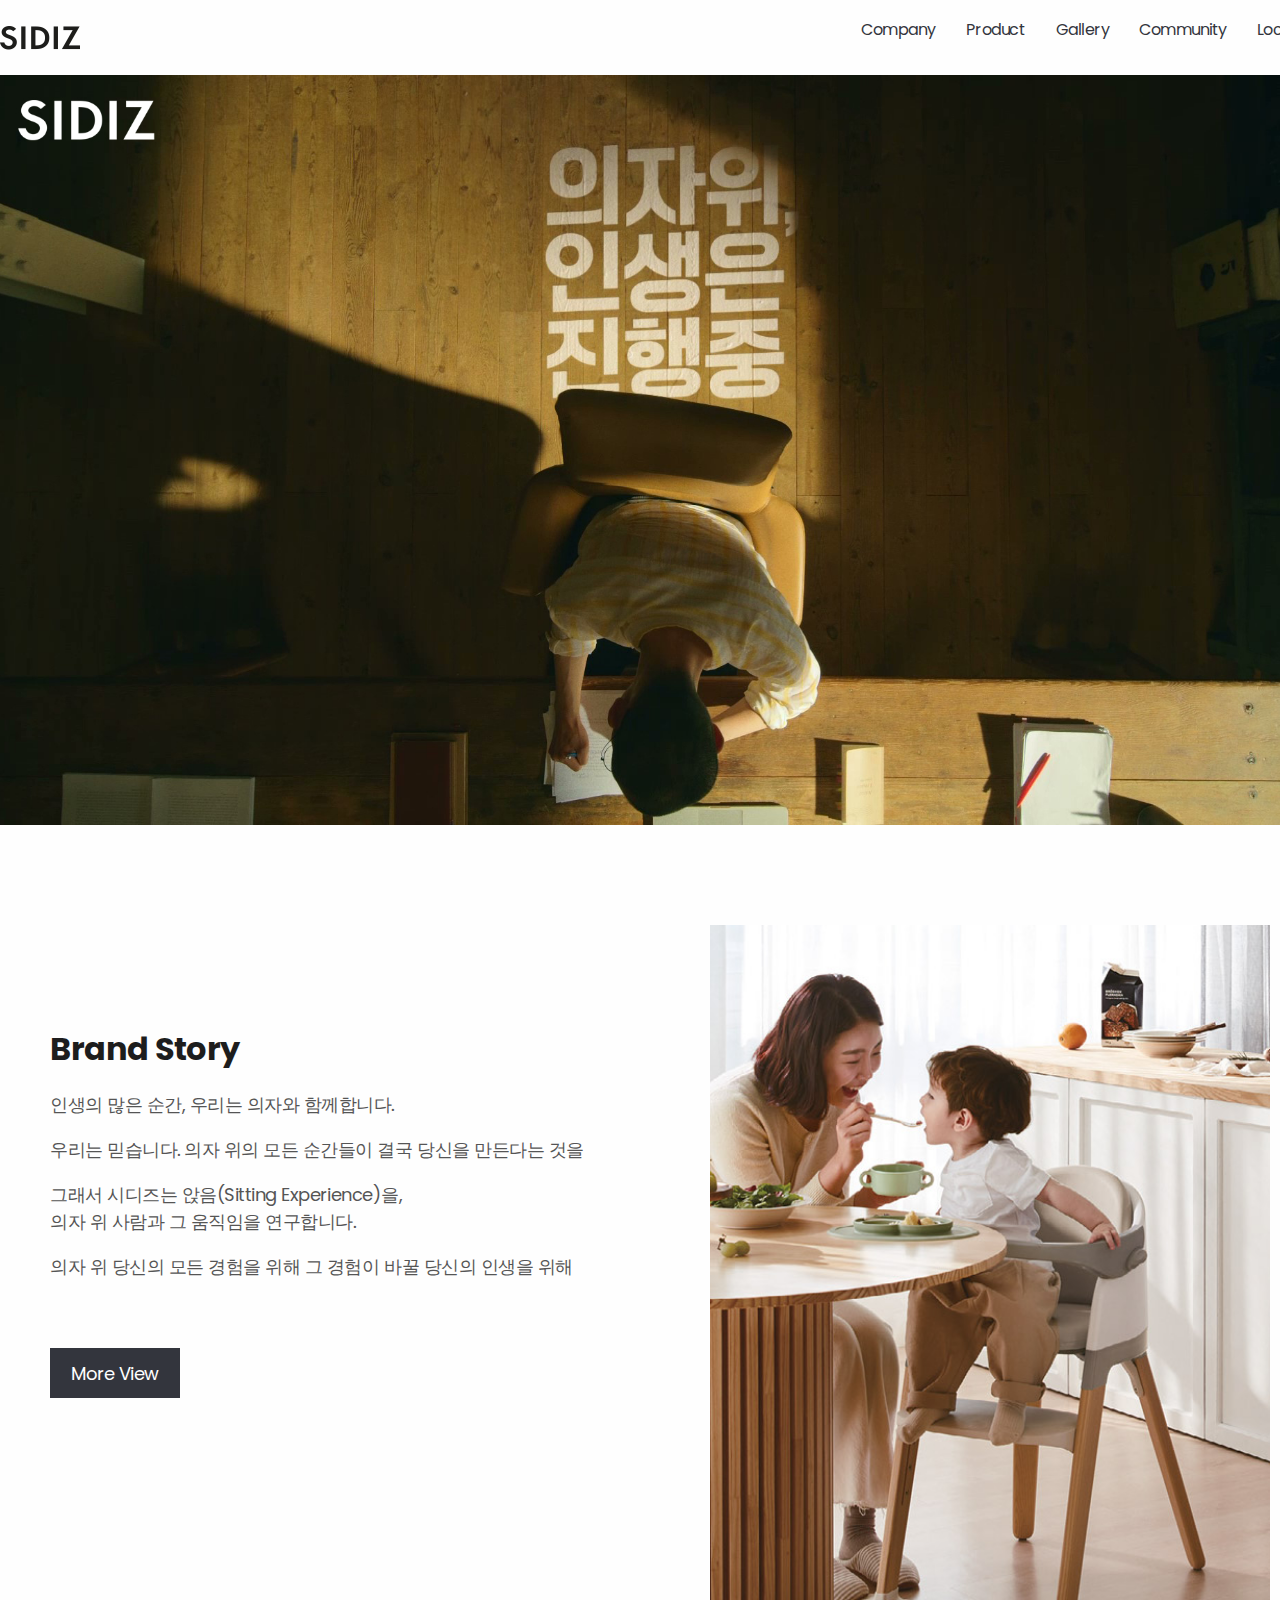
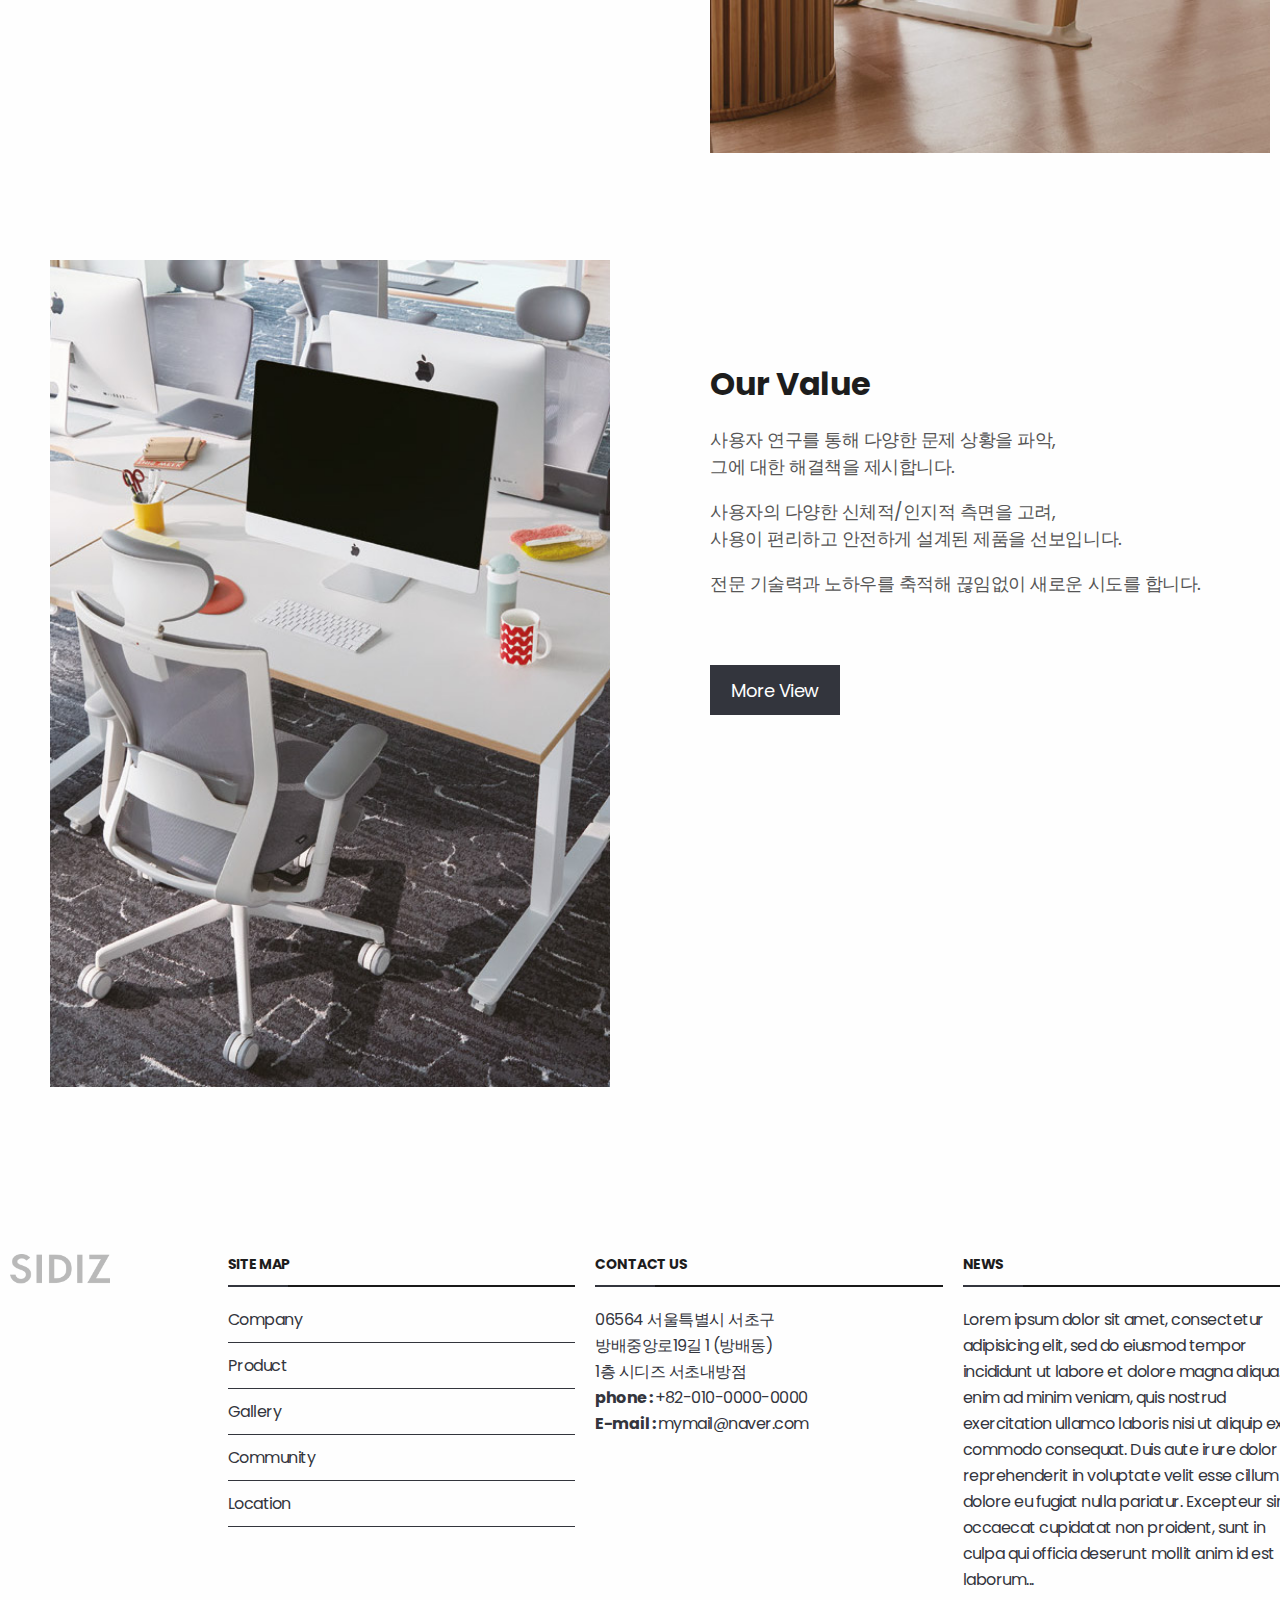
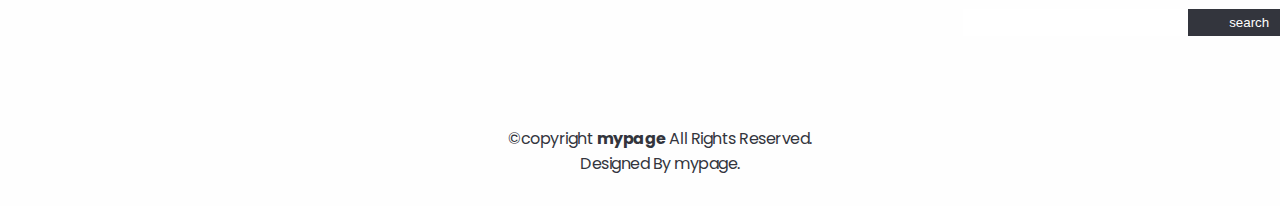
==== index.html @ 093add14 "Initial commit" ====
<!DOCTYPE html>
<html lang="ko" dir="ltr">
  <head>
    <meta charset="utf-8">
    <meta name="viewport" content="width=device-width, initial-scale=1, maximum-scale=1, minimum-scale=1, user-scalable=no">
    <title>시디즈 홈페이지</title>
    <link rel="shortcut icon" href="./assets/img/favicon.ico" />
    <link href="https://fonts.googleapis.com/css2?family=Noto+Sans+KR:wght@100;300;400;500;700;900&family=Poppins:wght@100;200;300;400;500;600;700;800;900&display=swap" rel="stylesheet">
    <link rel="stylesheet" href="./assets/css/style.css">
    <script type="text/javascript" src="./assets/js/jquery.min.js"></script>
    <script type="text/javascript" src="./assets/js/common.js"></script>
  </head>
  <body>
    <div id="wrap">
      <header id="header">
        <h1 id="top-logo"><a href="./index.html"><img src="./assets/img/logo.png" alt="logo"></a></h1>
        <nav id="top-nav">
          <ul>
            <li>
              <a href="./company/introduce.html">Company</a>
              <ul class="sub-menu">
                <li><a href="./company/introduce.html">Introduce</a></li>
                <li><a href="./company/ci.html">CI</a></li>
                <li><a href="./company/history.html">History</a></li>
              </ul>
            </li>
            <li><a href="./product/product.html">Product</a></li>
            <li><a href="./gallery/gallery.html">Gallery</a></li>
            <li>
              <a href="./community/notice.html">Community</a>
              <ul class="sub-menu">
                <li><a href="./community/notice.html">Notice</a></li>
                <li><a href="./community/faq.html">FAQ</a></li>
              </ul>
            </li>
            <li><a href="./location/location.html">Location</a></li>
          </ul>
        </nav>
      </header>
      <main>
        <!-- 메인배너 -->
        <div class="mainbanner"></div>
        <!-- 컨텐츠 영역 -->
        <div class="container">
          <div class="content">
            <div class="inner">
              <div class="box items-2">
                <div class="items">
                  <h3 class="title">Brand Story</h3>
                  <p>인생의 많은 순간, 우리는 의자와 함께합니다.</p>
                  <p>우리는 믿습니다. 의자 위의 모든 순간들이 결국 당신을 만든다는 것을</p>
                  <p>그래서 시디즈는 앉음(Sitting Experience)을,<br>의자 위 사람과 그 움직임을 연구합니다.</p>
                  <p>의자 위 당신의 모든 경험을 위해 그 경험이 바꿀 당신의 인생을 위해</p>
                  <a href="./company/introduce.html" class="gbtn">More View</a>
                </div>
                <div class="items">
                  <img src="./assets/img/thumb_nail01.jpg" alt="thumb01">
                </div>
              </div>
            </div>
            <div class="inner">
              <div class="box items-2">
                <div class="items">
                  <img src="./assets/img/thumb_nail02.jpg" alt="thumb02">
                </div>
                <div class="items">
                  <h3 class="title">Our Value</h3>
                  <p>사용자 연구를 통해 다양한 문제 상황을 파악,<br>그에 대한 해결책을 제시합니다.</p>
                  <p>사용자의 다양한 신체적/인지적 측면을 고려,<br>사용이 편리하고 안전하게 설계된 제품을 선보입니다.</p>
                  <p>전문 기술력과 노하우를 축적해 끊임없이 새로운 시도를 합니다.</p>
                  <a href="./company/introduce.html" class="gbtn">More View</a>
                </div>
              </div>
            </div>
          </div>
        </div>
      </main>
      <footer id="footer">
        <div class="footer-top">
          <!-- footer 상단 영역 -->
          <div class="container">
            <div class="row">
              <!-- logo -->
              <div class="column footer-logo">
                <h3><a href="../index.html"><img src="./assets/img/logo.png" alt="logo img"></a></h3>
              </div>
              <!-- site map -->
              <div class="column">
                <h4>site map</h4>
                <ul>
                  <ul>
                    <li><a href="./company/introduce.html">Company</a></li>
                    <li><a href="./product/product.html">Product</a></li>
                    <li><a href="./gallery/gallery.html">Gallery</a></li>
                    <li><a href="./community/notice.html">Community</a></li>
                    <li><a href="./location/location.html">Location</a></li>
                  </ul>
                </ul>
              </div>
              <!-- contact us -->
              <div class="column">
                <h4>contact us</h4>
                <p>
                  06564 서울특별시 서초구 <br>
                  방배중앙로19길 1 (방배동) <br>
                  1층 시디즈 서초내방점 <br>
                  <strong>phone : </strong><a href="tel:+82-010-0000-0000">+82-010-0000-0000</a><br>
                  <strong>E-mail : </strong><a href="mailto:mymail@naver.com">mymail@naver.com</a><br>
                </p>
              </div>
              <!-- news -->
              <div class="column news">
                <h4>news</h4>
                <p>Lorem ipsum dolor sit amet, consectetur adipisicing elit, sed do eiusmod tempor incididunt ut labore et dolore magna aliqua. Ut enim ad minim veniam, quis nostrud exercitation ullamco laboris nisi ut aliquip ex ea commodo consequat. Duis aute irure dolor in reprehenderit in voluptate velit esse cillum dolore eu fugiat nulla pariatur. Excepteur sint occaecat cupidatat non proident, sunt in culpa qui officia deserunt mollit anim id est laborum...</p>
                <form>
                  <input type="search" name="search"><input type="submit" name="submit" value="search">
                </form>
              </div>
            </div>
          </div>
        </div>
        <div class="container">
          <!-- footer 하단 영역 -->
          <div class="copyright">
            &copy;copyright <strong>mypage</strong> All Rights Reserved.
          </div>
          <div class="credits">
            Designed By <a href="mailto:aaa@naver.com">mypage</a>.
          </div>
        </div>
      </footer>
    </div>
  </body>
</html>
---- assets/css/style.css ----
@charset "UTF-8";
html, body {
  height: 100%;
}

body {
  background: #fefefe;
  color: #555555;
  font-family: 'Noto Sans KR', sans-serif;
  font-family: 'Poppins', sans-serif;
  letter-spacing: -0.03em;
}

html, body, ul, li, h1, h2, h3, h4, h5, h6 {
  margin: 0;
  padding: 0;
}

h1, h2, h3, h4, h5, h6 {
  color: #1d1d1d;
}

li {
  list-style: none;
}

a {
  text-decoration: none;
  color: #33353d;
  transition: .5s;
}

a:hover {
  color: #191919;
}

.gbtn {
  display: inline-block;
  box-sizing: border-box;
  padding: 0 20px;
  height: 50px;
  line-height: 50px;
  background: #33353d;
  color: white;
  border: 1px solid #33353d;
}

.gbtn.right {
  float: right;
}

.gbtn:hover {
  color: #33353d;
  background: white;
}

.box {
  display: flex;
}

.box.items-2 .items {
  flex: 50%;
}

.box .items {
  box-sizing: border-box;
  padding: 50px;
  font-size: 18px;
  flex: 100%;
  flex-shrink: 0;
}

.box .items .title {
  margin-top: 100px;
  font-size: 32px;
}

.box .items img {
  width: 100%;
}

.gallery-wrap {
  width: 100%;
  display: flex;
  justify-content: center;
}

.gallery-wrap .gallery {
  position: relative;
  width: 600px;
  margin: 50px auto;
}

.gallery-wrap .gallery #main {
  width: 600px;
  height: 450px;
  float: right;
  overflow: hidden;
  box-sizing: border-box;
  border: 3px solid white;
}

.gallery-wrap .gallery #main img {
  width: 100%;
}

.gallery-wrap .gallery .navi-wrap {
  position: relative;
}

.gallery-wrap .gallery .navi-wrap > img {
  cursor: pointer;
  position: absolute;
  top: 50%;
  z-index: 500;
}

.gallery-wrap .gallery .navi-wrap > img.next {
  right: 0;
  transform: translate(100%, -50%);
}

.gallery-wrap .gallery .navi-wrap > img.prev {
  left: 0;
  transform: translate(-100%, -50%);
}

.gallery-wrap .gallery .navi-wrap #navi {
  width: 600px;
  overflow: hidden;
}

.gallery-wrap .gallery .navi-wrap #navi ul li {
  width: 120px;
  float: left;
  border: 3px solid white;
  box-sizing: border-box;
}

.gallery-wrap .gallery .navi-wrap #navi ul li img {
  width: 100%;
}

.gallery-wrap .gallery .navi-wrap #navi .page-wrap {
  width: 1800px;
}

.gallery-wrap .gallery .navi-wrap #navi .page-wrap .page {
  float: left;
  overflow: hidden;
}

dl {
  margin: 50px 0 0 0;
}

dl dt {
  text-indent: 1em;
  font-size: 17px;
  color: #ffffff;
  height: 40px;
  line-height: 40px;
  background: #33353d;
  cursor: pointer;
}

dl dt:hover {
  background: #191919;
}

dl dd {
  margin: 0;
  height: 300px;
  background: #eee;
}

dl dd.on {
  display: block;
}

dl dd p {
  margin: 0;
  text-indent: 1.25em;
  padding: 20px;
}

table + .gbtn {
  margin-top: 20px;
}

table.common-table {
  width: 100%;
  margin: 50px auto 0;
  border-collapse: collapse;
  /* 첫번째 테이블 속성의 타이틀 영역을 제외한 가로줄 hover 효과 주기 */
}

table.common-table th, table.common-table td {
  padding: 15px;
  height: 30px;
  text-align: left;
  vertical-align: middle;
  font-size: 16px;
}

table.common-table th {
  background: #33353d;
  color: white;
  font-weight: 500;
}

table.common-table td {
  font-weight: 300;
  color: #555555;
  border-bottom: 1px solid #33353d;
}

table.common-table tr:not(:first-child):hover {
  background: #eee;
}

.hover {
  background: #eee;
}

#map {
  margin-top: 50px;
}

.marker-title {
  font-weight: 700;
  font-size: 18px;
}

#wrap {
  width: 1320px;
  margin: 0 auto;
  /* footer */
}

#wrap #header {
  position: relative;
  height: 75px;
  z-index: 500;
}

#wrap #header #top-logo {
  float: left;
  margin-top: 15px;
}

#wrap #header #top-logo a {
  display: inline-block;
  width: 80px;
  height: 24px;
  line-height: 24px;
}

#wrap #header #top-logo a img {
  width: 100%;
}

#wrap #header #top-nav {
  position: relative;
  height: 60px;
  float: right;
}

#wrap #header #top-nav ul {
  float: left;
}

#wrap #header #top-nav ul li {
  position: relative;
  float: left;
  margin-left: 30px;
}

#wrap #header #top-nav ul li:first-child {
  margin-left: 0;
}

#wrap #header #top-nav ul li:hover .sub-menu {
  opacity: 1;
}

#wrap #header #top-nav ul li:hover .sub-menu li {
  height: 40px;
  opacity: 1;
}

#wrap #header #top-nav ul li a {
  width: 100%;
  height: 60px;
  line-height: 60px;
}

#wrap #header #top-nav ul li .sub-menu {
  position: absolute;
  top: 100%;
  border: 1px solid #33353d;
  opacity: 0;
  transition: .5s;
}

#wrap #header #top-nav ul li .sub-menu li {
  margin: 0;
  min-width: 150px;
  width: 100%;
  height: 0;
  padding: 0 10px;
  box-sizing: border-box;
  background: white;
  opacity: 0;
  transition-duration: .5s;
}

#wrap #header #top-nav ul li .sub-menu li a {
  line-height: 40px;
}

#wrap main {
  min-height: calc( 100vh - (75px + 612px) - 51px);
}

#wrap #footer {
  margin-top: 50px;
  color: #33353d;
}

#wrap #footer .footer-top {
  padding: 60px 0 30px;
}

#wrap #footer > .container {
  padding: 30px 0;
  text-align: center;
}

#wrap #footer .container {
  margin: 0 auto;
}

#wrap #footer .container .row {
  display: flex;
  justify-content: center;
  flex-wrap: wrap;
}

#wrap #footer .container .row .column {
  flex: 25%;
  box-sizing: border-box;
  padding: 0 10px;
  margin-bottom: 30px;
}

#wrap #footer .container .row .column.footer-logo {
  flex: 180px;
  opacity: .3;
}

#wrap #footer .container .row .column.footer-logo h3 {
  width: 100px;
}

#wrap #footer .container .row .column.footer-logo h3 img {
  width: 100%;
}

#wrap #footer .container .row .column.news input[type=search] {
  border: 0;
  padding: 6px 8px;
  width: 65%;
}

#wrap #footer .container .row .column.news input[type=submit] {
  border: 0;
  padding: 6px 0;
  width: 35%;
  text-align: center;
  color: #ffffff;
  background: #33353d;
  cursor: pointer;
}

#wrap #footer .container .row .column h4 {
  position: relative;
  font-size: 14px;
  font-weight: 700;
  text-transform: uppercase;
  padding-bottom: 12px;
  margin-bottom: 20px;
}

#wrap #footer .container .row .column h4:before, #wrap #footer .container .row .column h4:after {
  content: '';
  position: absolute;
  left: 0;
  bottom: 0;
  height: 2px;
}

#wrap #footer .container .row .column h4:before {
  right: 0;
  background: #191919;
}

#wrap #footer .container .row .column h4:after {
  width: 60px;
  background: #33353d;
}

#wrap #footer .container .row .column ul li {
  border-bottom: 1px solid #33353d;
  padding: 10px 0;
}

#wrap #footer .container .row .column ul li:nth-child(1) {
  padding-top: 0;
}

#wrap #footer .container .row .column p {
  line-height: 26px;
}

.mainbanner {
  width: 100%;
  height: 750px;
  background: url("../img/main-banner.jpg") no-repeat center/cover;
}

.inner:nth-child(1) {
  margin-top: 50px;
}

.inner .box.items-2 p + a {
  margin-top: 50px;
}

body.subpage main .container {
  display: flex;
}

body.subpage main .container #lnb {
  flex: 230px;
  flex-shrink: 0;
  flex-grow: 0;
  box-sizing: border-box;
  padding-right: 50px;
}

body.subpage main .container #lnb ul li {
  border-bottom: 1px solid #33353d;
}

body.subpage main .container #lnb ul li.on a {
  color: white;
  background: #33353d;
  padding-left: 20px;
}

body.subpage main .container #lnb ul li:hover a {
  padding-left: 20px;
}

body.subpage main .container #lnb ul li a {
  display: inline-block;
  width: 100%;
  height: 100%;
  line-height: 50px;
  font-size: 18px;
  box-sizing: border-box;
}

body.subpage main .container .content {
  flex: 100%;
}

body.subpage main .container .content.faq {
  min-height: 650px;
}

body.subpage main .container .sub-title {
  height: 51px;
}

body.subpage main .container .sub-title span {
  position: absolute;
  display: inline-block;
  padding-bottom: 8px;
  font-size: 24px;
  font-weight: bold;
  line-height: 43px;
}

body.subpage main .container .sub-title span:after {
  content: '';
  position: absolute;
  height: 3px;
  background: #33353d;
  left: 0;
  right: 0;
  bottom: 0;
}

body.subpage main .container .inner + .inner {
  margin-top: 50px;
  border-top: 1px solid #33353d;
}

body.subpage main .container .inner .box {
  flex-wrap: wrap;
}
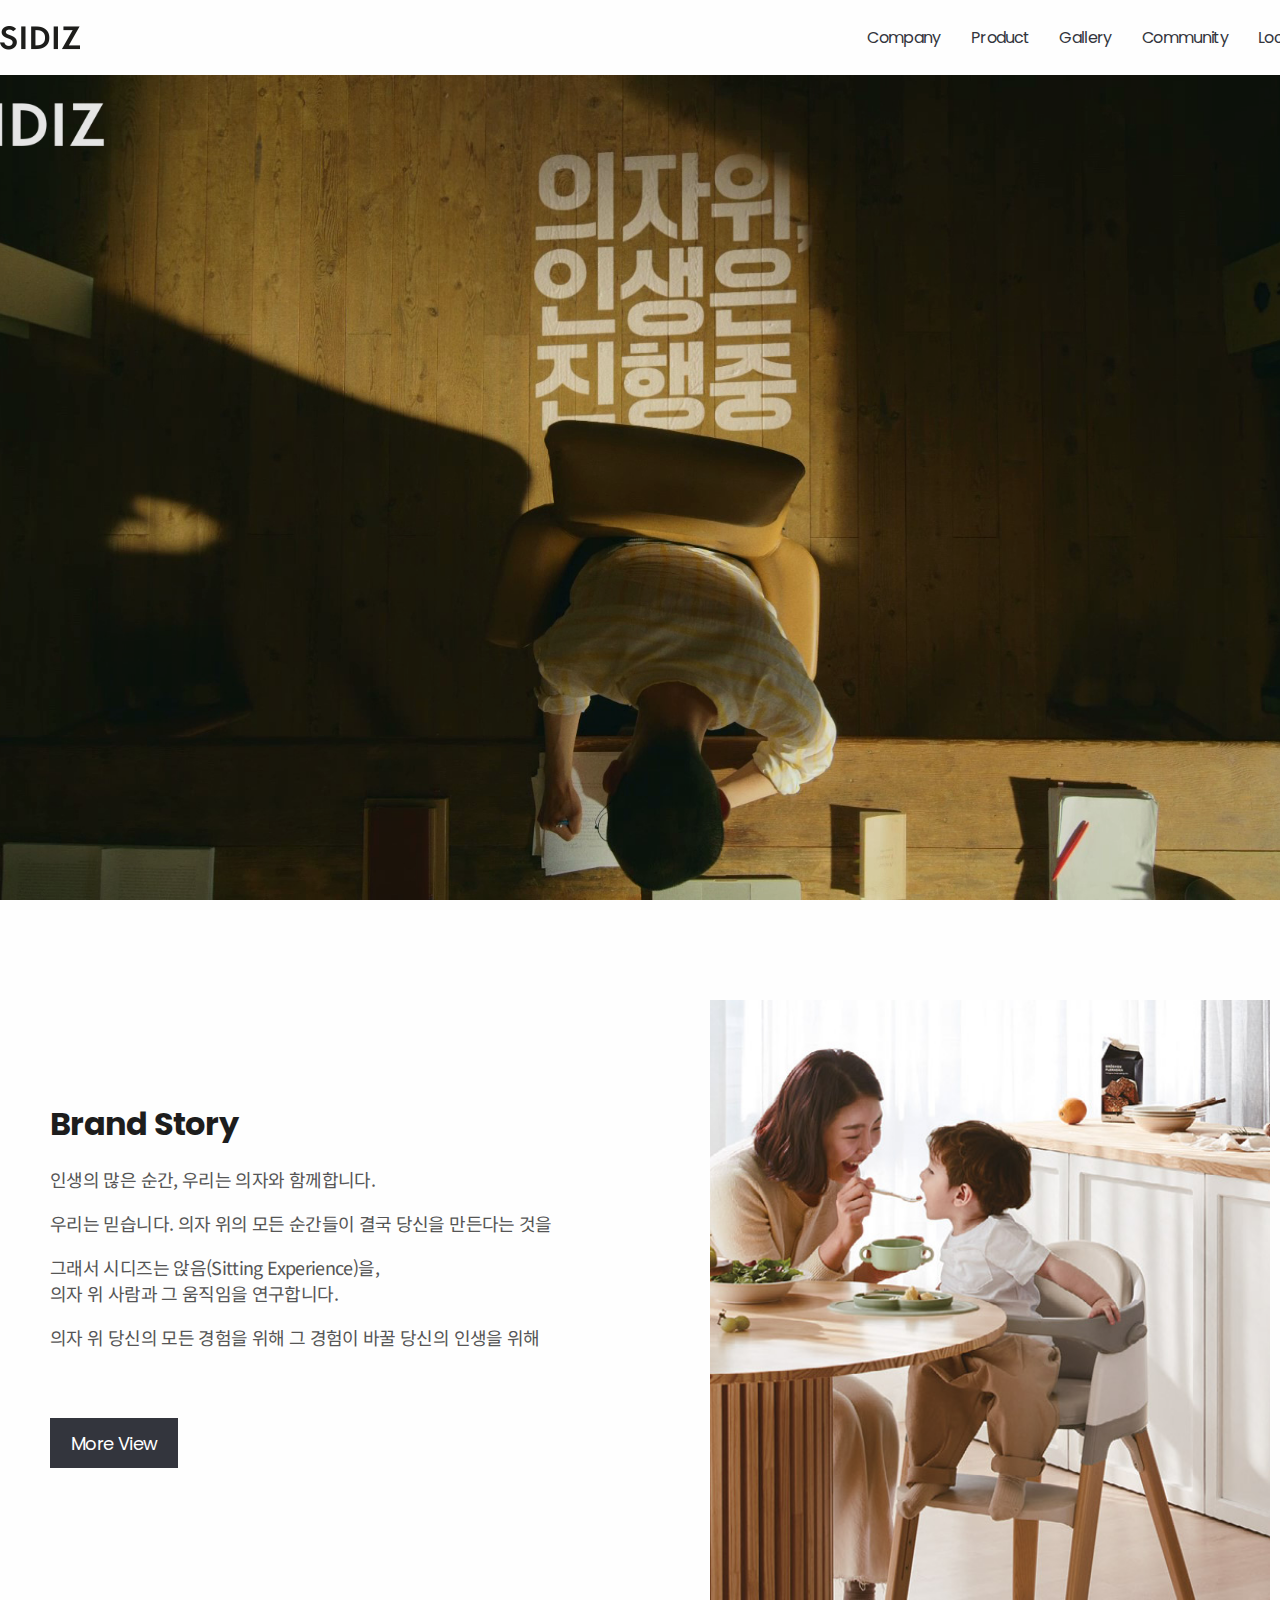
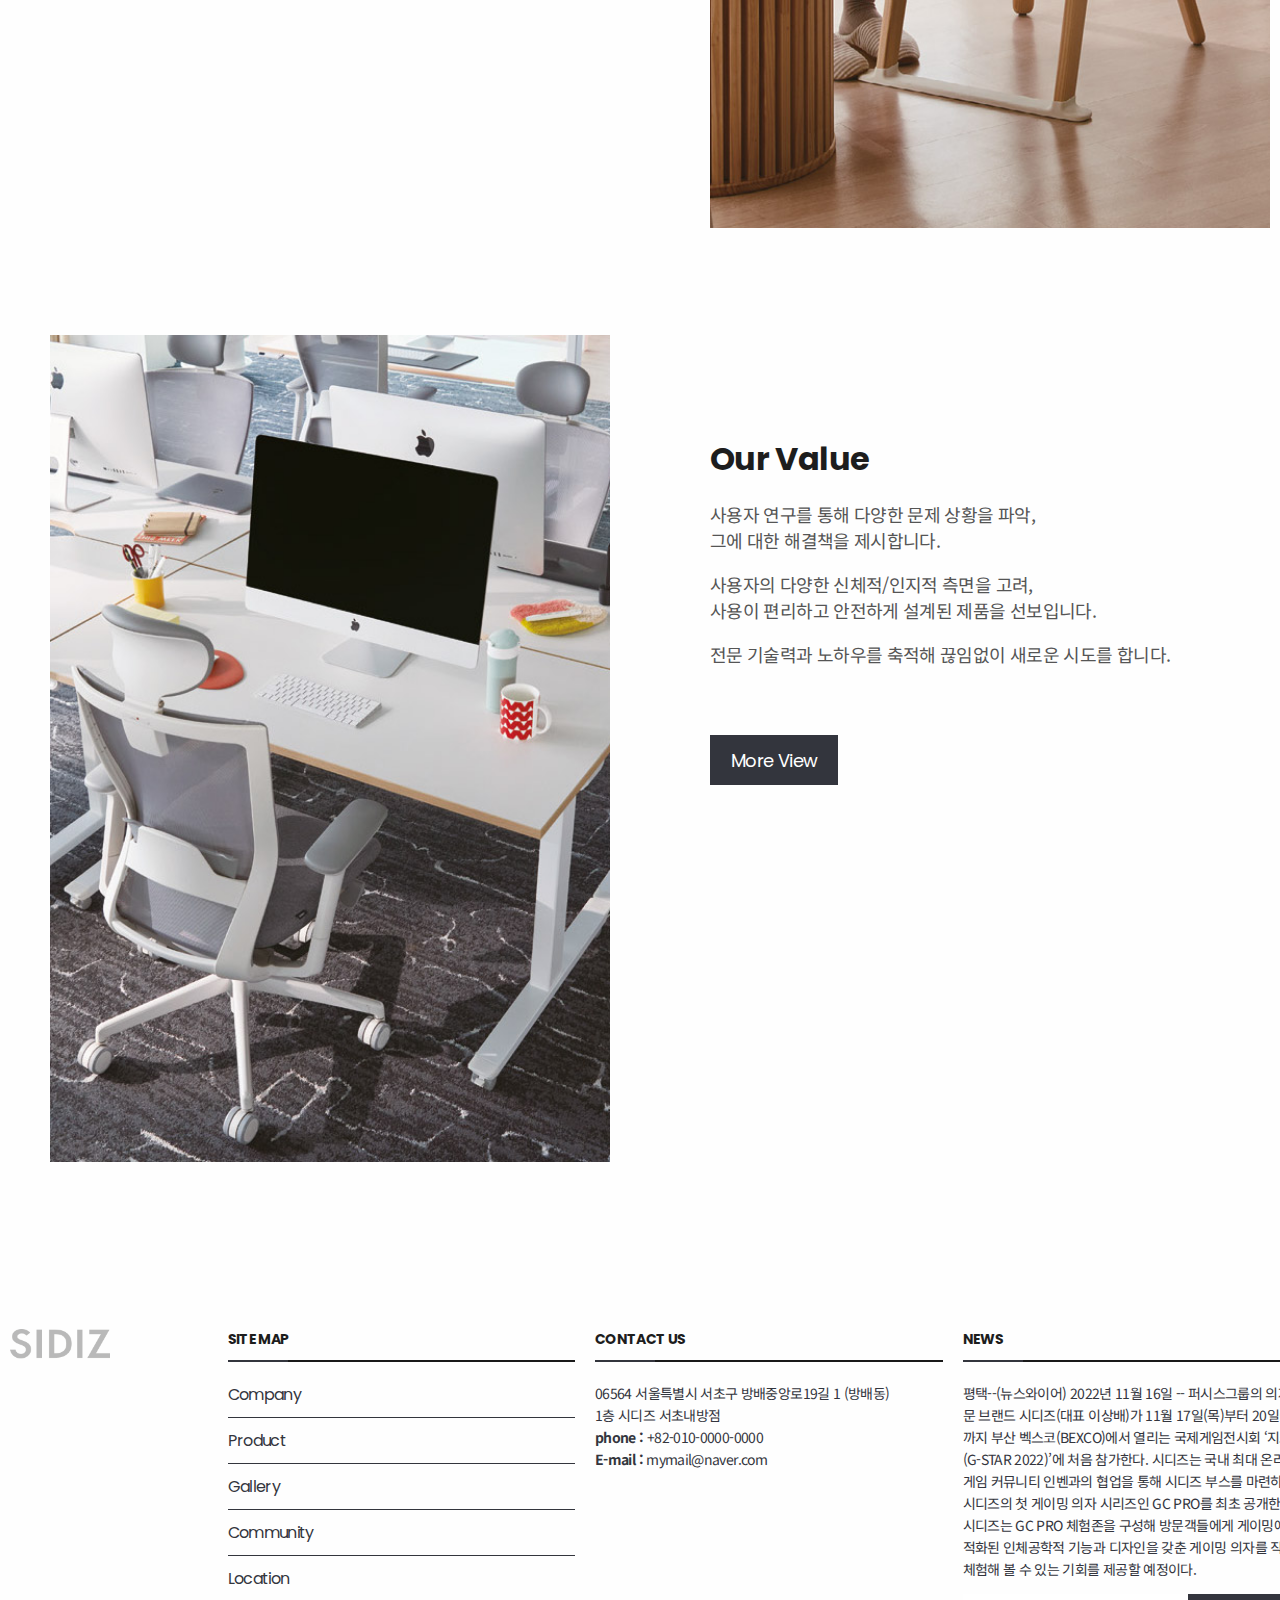
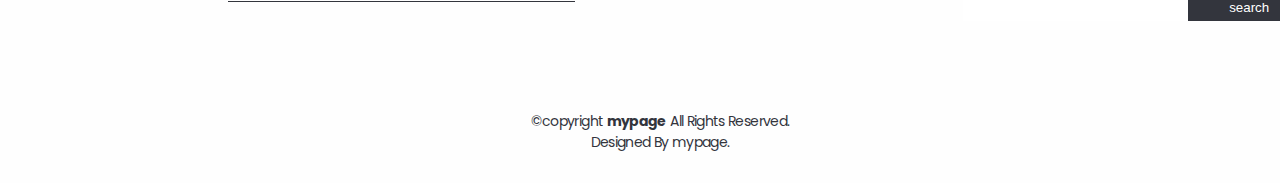
==== commit c96fe42f: "Style sub pages" ====
--- a/index.html
+++ b/index.html
@@ -13,62 +13,76 @@
   <body>
     <div id="wrap">
       <header id="header">
-        <h1 id="top-logo"><a href="./index.html"><img src="./assets/img/logo.png" alt="logo"></a></h1>
-        <nav id="top-nav">
-          <ul>
-            <li>
-              <a href="./company/introduce.html">Company</a>
-              <ul class="sub-menu">
-                <li><a href="./company/introduce.html">Introduce</a></li>
-                <li><a href="./company/ci.html">CI</a></li>
-                <li><a href="./company/history.html">History</a></li>
-              </ul>
-            </li>
-            <li><a href="./product/product.html">Product</a></li>
-            <li><a href="./gallery/gallery.html">Gallery</a></li>
-            <li>
-              <a href="./community/notice.html">Community</a>
-              <ul class="sub-menu">
-                <li><a href="./community/notice.html">Notice</a></li>
-                <li><a href="./community/faq.html">FAQ</a></li>
-              </ul>
-            </li>
-            <li><a href="./location/location.html">Location</a></li>
-          </ul>
-        </nav>
+        <div class="inner-wrap">
+          <h1 id="top-logo"><a href="./index.html"><img src="./assets/img/logo.png" alt="logo"></a></h1>
+          <nav id="top-nav">
+            <ul>
+              <li>
+                <a href="./company/introduce.html">Company</a>
+                <ul class="sub-menu">
+                  <li><a href="./company/introduce.html">Introduce</a></li>
+                  <li><a href="./company/ci.html">CI</a></li>
+                  <li><a href="./company/history.html">History</a></li>
+                </ul>
+              </li>
+              <li><a href="./product/product.html">Product</a></li>
+              <li><a href="./gallery/gallery.html">Gallery</a></li>
+              <li>
+                <a href="./community/notice.html">Community</a>
+                <ul class="sub-menu">
+                  <li><a href="./community/notice.html">Notice</a></li>
+                  <li><a href="./community/faq.html">FAQ</a></li>
+                </ul>
+              </li>
+              <li><a href="./location/location.html">Location</a></li>
+            </ul>
+          </nav>
+        </div>
       </header>
       <main>
         <!-- 메인배너 -->
-        <div class="mainbanner"></div>
+        <div class="mainbanner">
+          <div class="bg">
+            <video
+              id = 'vid'
+              poster="./assets/img/main-banner.jpg" 
+              loop="loop" 
+              muted="muted">
+              <source src="./assets/video/main-video.mp4" type="video/mp4">
+            </video>
+          </div>
+        </div>
         <!-- 컨텐츠 영역 -->
         <div class="container">
-          <div class="content">
-            <div class="inner">
-              <div class="box items-2">
-                <div class="items">
-                  <h3 class="title">Brand Story</h3>
-                  <p>인생의 많은 순간, 우리는 의자와 함께합니다.</p>
-                  <p>우리는 믿습니다. 의자 위의 모든 순간들이 결국 당신을 만든다는 것을</p>
-                  <p>그래서 시디즈는 앉음(Sitting Experience)을,<br>의자 위 사람과 그 움직임을 연구합니다.</p>
-                  <p>의자 위 당신의 모든 경험을 위해 그 경험이 바꿀 당신의 인생을 위해</p>
-                  <a href="./company/introduce.html" class="gbtn">More View</a>
-                </div>
-                <div class="items">
-                  <img src="./assets/img/thumb_nail01.jpg" alt="thumb01">
+          <div class="inner-wrap">
+            <div class="content">
+              <div class="inner">
+                <div class="box items-2">
+                  <div class="items">
+                    <h3 class="title">Brand Story</h3>
+                    <p>인생의 많은 순간, 우리는 의자와 함께합니다.</p>
+                    <p>우리는 믿습니다. 의자 위의 모든 순간들이 결국 당신을 만든다는 것을</p>
+                    <p>그래서 시디즈는 앉음(Sitting Experience)을,<br>의자 위 사람과 그 움직임을 연구합니다.</p>
+                    <p>의자 위 당신의 모든 경험을 위해 그 경험이 바꿀 당신의 인생을 위해</p>
+                    <a href="./company/introduce.html" class="gbtn">More View</a>
+                  </div>
+                  <div class="items">
+                    <img src="./assets/img/thumb_nail01.jpg" alt="thumb01">
+                  </div>
                 </div>
               </div>
-            </div>
-            <div class="inner">
-              <div class="box items-2">
-                <div class="items">
-                  <img src="./assets/img/thumb_nail02.jpg" alt="thumb02">
-                </div>
-                <div class="items">
-                  <h3 class="title">Our Value</h3>
-                  <p>사용자 연구를 통해 다양한 문제 상황을 파악,<br>그에 대한 해결책을 제시합니다.</p>
-                  <p>사용자의 다양한 신체적/인지적 측면을 고려,<br>사용이 편리하고 안전하게 설계된 제품을 선보입니다.</p>
-                  <p>전문 기술력과 노하우를 축적해 끊임없이 새로운 시도를 합니다.</p>
-                  <a href="./company/introduce.html" class="gbtn">More View</a>
+              <div class="inner">
+                <div class="box items-2">
+                  <div class="items">
+                    <img src="./assets/img/thumb_nail02.jpg" alt="thumb02">
+                  </div>
+                  <div class="items">
+                    <h3 class="title">Our Value</h3>
+                    <p>사용자 연구를 통해 다양한 문제 상황을 파악,<br>그에 대한 해결책을 제시합니다.</p>
+                    <p>사용자의 다양한 신체적/인지적 측면을 고려,<br>사용이 편리하고 안전하게 설계된 제품을 선보입니다.</p>
+                    <p>전문 기술력과 노하우를 축적해 끊임없이 새로운 시도를 합니다.</p>
+                    <a href="./company/introduce.html" class="gbtn">More View</a>
+                  </div>
                 </div>
               </div>
             </div>
@@ -76,59 +90,69 @@
         </div>
       </main>
       <footer id="footer">
-        <div class="footer-top">
-          <!-- footer 상단 영역 -->
-          <div class="container">
-            <div class="row">
-              <!-- logo -->
-              <div class="column footer-logo">
-                <h3><a href="../index.html"><img src="./assets/img/logo.png" alt="logo img"></a></h3>
-              </div>
-              <!-- site map -->
-              <div class="column">
-                <h4>site map</h4>
-                <ul>
+        <div class="inner-wrap">
+          <div class="footer-top">
+            <!-- footer 상단 영역 -->
+            <div class="container">
+              <div class="row">
+                <!-- logo -->
+                <div class="column footer-logo">
+                  <h3><a href="../index.html"><img src="./assets/img/logo.png" alt="logo img"></a></h3>
+                </div>
+                <!-- site map -->
+                <div class="column">
+                  <h4>site map</h4>
                   <ul>
-                    <li><a href="./company/introduce.html">Company</a></li>
-                    <li><a href="./product/product.html">Product</a></li>
-                    <li><a href="./gallery/gallery.html">Gallery</a></li>
-                    <li><a href="./community/notice.html">Community</a></li>
-                    <li><a href="./location/location.html">Location</a></li>
+                    <ul>
+                      <li><a href="./company/introduce.html">Company</a></li>
+                      <li><a href="./product/product.html">Product</a></li>
+                      <li><a href="./gallery/gallery.html">Gallery</a></li>
+                      <li><a href="./community/notice.html">Community</a></li>
+                      <li><a href="./location/location.html">Location</a></li>
+                    </ul>
                   </ul>
-                </ul>
-              </div>
-              <!-- contact us -->
-              <div class="column">
-                <h4>contact us</h4>
-                <p>
-                  06564 서울특별시 서초구 <br>
-                  방배중앙로19길 1 (방배동) <br>
-                  1층 시디즈 서초내방점 <br>
-                  <strong>phone : </strong><a href="tel:+82-010-0000-0000">+82-010-0000-0000</a><br>
-                  <strong>E-mail : </strong><a href="mailto:mymail@naver.com">mymail@naver.com</a><br>
-                </p>
-              </div>
-              <!-- news -->
-              <div class="column news">
-                <h4>news</h4>
-                <p>Lorem ipsum dolor sit amet, consectetur adipisicing elit, sed do eiusmod tempor incididunt ut labore et dolore magna aliqua. Ut enim ad minim veniam, quis nostrud exercitation ullamco laboris nisi ut aliquip ex ea commodo consequat. Duis aute irure dolor in reprehenderit in voluptate velit esse cillum dolore eu fugiat nulla pariatur. Excepteur sint occaecat cupidatat non proident, sunt in culpa qui officia deserunt mollit anim id est laborum...</p>
-                <form>
-                  <input type="search" name="search"><input type="submit" name="submit" value="search">
-                </form>
+                </div>
+                <!-- contact us -->
+                <div class="column">
+                  <h4>contact us</h4>
+                  <p>
+                    06564 서울특별시 서초구 방배중앙로19길 1 (방배동) <br>
+                    1층 시디즈 서초내방점 <br>
+                    <strong>phone : </strong><a href="tel:+82-010-0000-0000">+82-010-0000-0000</a><br>
+                    <strong>E-mail : </strong><a href="mailto:mymail@naver.com">mymail@naver.com</a><br>
+                  </p>
+                </div>
+                <!-- news -->
+                <div class="column news">
+                  <h4>news</h4>
+                  <p>평택--(뉴스와이어) 2022년 11월 16일 -- 퍼시스그룹의 의자 전문 브랜드 시디즈(대표 이상배)가 11월 17일(목)부터 20일(일)까지 부산 벡스코(BEXCO)에서 열리는 국제게임전시회 ‘지스타(G-STAR 2022)’에 처음 참가한다.
+                    시디즈는 국내 최대 온라인 게임 커뮤니티 인벤과의 협업을 통해 시디즈 부스를 마련하고, 시디즈의 첫 게이밍 의자 시리즈인 GC PRO를 최초 공개한다. 시디즈는 GC PRO 체험존을 구성해 방문객들에게 게이밍에 최적화된 인체공학적 기능과 디자인을 갖춘 게이밍 의자를 직접 체험해 볼 수 있는 기회를 제공할 예정이다.
+                    </p>
+                  <form>
+                    <input type="search" name="search"><input type="submit" name="submit" value="search">
+                  </form>
+                </div>
               </div>
             </div>
           </div>
-        </div>
-        <div class="container">
-          <!-- footer 하단 영역 -->
-          <div class="copyright">
-            &copy;copyright <strong>mypage</strong> All Rights Reserved.
-          </div>
-          <div class="credits">
-            Designed By <a href="mailto:aaa@naver.com">mypage</a>.
+          <div class="container">
+            <!-- footer 하단 영역 -->
+            <div class="copyright">
+              &copy;copyright <strong>mypage</strong> All Rights Reserved.
+            </div>
+            <div class="credits">
+              Designed By <a href="mailto:aaa@naver.com">mypage</a>.
+            </div>
           </div>
         </div>
       </footer>
     </div>
+
+    <script>
+    // main video autoplay;
+    setTimeout(function(){
+      $('#vid').get(0).play();
+    }, 1000);
+    </script>
   </body>
 </html>
--- a/assets/css/style.css
+++ b/assets/css/style.css
@@ -6,9 +6,9 @@
 body {
   background: #fefefe;
   color: #555555;
-  font-family: 'Noto Sans KR', sans-serif;
-  font-family: 'Poppins', sans-serif;
-  letter-spacing: -0.03em;
+  font-family: "Noto Sans KR", sans-serif;
+  font-family: "Poppins", sans-serif;
+  letter-spacing: -0.04em;
 }
 
 html, body, ul, li, h1, h2, h3, h4, h5, h6 {
@@ -18,6 +18,11 @@
 
 h1, h2, h3, h4, h5, h6 {
   color: #1d1d1d;
+  font-family: "Poppins", sans-serif;
+}
+
+p {
+  font-family: "Noto Sans KR", sans-serif;
 }
 
 li {
@@ -27,9 +32,8 @@
 a {
   text-decoration: none;
   color: #33353d;
-  transition: .5s;
-}
-
+  transition: 0.5s;
+}
 a:hover {
   color: #191919;
 }
@@ -44,11 +48,9 @@
   color: white;
   border: 1px solid #33353d;
 }
-
 .gbtn.right {
   float: right;
 }
-
 .gbtn:hover {
   color: #33353d;
   background: white;
@@ -57,11 +59,9 @@
 .box {
   display: flex;
 }
-
 .box.items-2 .items {
   flex: 50%;
 }
-
 .box .items {
   box-sizing: border-box;
   padding: 50px;
@@ -69,28 +69,115 @@
   flex: 100%;
   flex-shrink: 0;
 }
-
 .box .items .title {
   margin-top: 100px;
   font-size: 32px;
 }
-
 .box .items img {
   width: 100%;
 }
 
+.introduce .box .items {
+  padding: 30px;
+}
+.introduce .box .items .title {
+  margin-top: 30px;
+}
+.introduce .box .items .title-h4 {
+  font-family: "Noto Sans KR", sans-serif;
+  font-size: 20px;
+}
+.introduce .box .items .mission-text {
+  width: 100%;
+  display: flex;
+  justify-content: center;
+  align-items: center;
+  height: 315px;
+  background-color: #f3f3f3;
+  color: #1d1d1d;
+  font-size: 36px;
+  margin: 0;
+}
+.introduce .box .items .items-inner {
+  width: 100%;
+  display: flex;
+  justify-content: space-between;
+  flex-wrap: wrap;
+}
+.introduce .box .items .items-inner li {
+  width: 45.5%;
+  height: 200px;
+  padding: 15px;
+  color: #fff;
+}
+.introduce .box .items .items-inner li h4 {
+  font-size: 32px;
+  font-weight: 400;
+  color: #fff;
+  padding: 30px 0 10px 20px;
+}
+.introduce .box .items .items-inner li p {
+  font-size: 16px;
+  padding: 10px 20px;
+  line-height: 25px;
+}
+.introduce .box .items .items-inner li:nth-child(1) {
+  background: url("../img/company/value-img01.png") no-repeat center/cover;
+}
+.introduce .box .items .items-inner li:nth-child(2) {
+  background: url("../img/company/value-img02.png") no-repeat center/cover;
+}
+.introduce .box .items .items-inner li:nth-child(3) {
+  background: url("../img/company/value-img03.png") no-repeat center/cover;
+}
+.introduce .box .items .items-inner li:nth-child(4) {
+  background: url("../img/company/value-img04.png") no-repeat center/cover;
+}
+.introduce .box .items .items-inner li:nth-child(1), .introduce .box .items .items-inner li:nth-child(2) {
+  margin-bottom: 30px;
+}
+.introduce .box .items .award-list {
+  width: 100%;
+  display: flex;
+  flex-wrap: wrap;
+}
+.introduce .box .items .award-list li {
+  width: 23%;
+  text-align: center;
+  display: flex;
+  align-items: center;
+  flex-direction: column;
+  margin-bottom: 15px;
+}
+.introduce .box .items .award-list li:nth-child(5), .introduce .box .items .award-list li:nth-child(6), .introduce .box .items .award-list li:nth-child(7) {
+  margin-bottom: 0;
+}
+.introduce .box .items .award-list li img {
+  width: 60%;
+  -o-object-position: center;
+     object-position: center;
+  border: 1px solid #dedede;
+  padding: 40px;
+  margin-bottom: 15px;
+}
+
+.product .box .items {
+  padding: 20px;
+}
+.product .box .items .title {
+  margin-top: 0;
+}
+
 .gallery-wrap {
   width: 100%;
   display: flex;
   justify-content: center;
 }
-
 .gallery-wrap .gallery {
   position: relative;
   width: 600px;
   margin: 50px auto;
 }
-
 .gallery-wrap .gallery #main {
   width: 600px;
   height: 450px;
@@ -99,52 +186,42 @@
   box-sizing: border-box;
   border: 3px solid white;
 }
-
 .gallery-wrap .gallery #main img {
   width: 100%;
 }
-
 .gallery-wrap .gallery .navi-wrap {
   position: relative;
 }
-
 .gallery-wrap .gallery .navi-wrap > img {
   cursor: pointer;
   position: absolute;
   top: 50%;
   z-index: 500;
 }
-
 .gallery-wrap .gallery .navi-wrap > img.next {
   right: 0;
   transform: translate(100%, -50%);
 }
-
 .gallery-wrap .gallery .navi-wrap > img.prev {
   left: 0;
   transform: translate(-100%, -50%);
 }
-
 .gallery-wrap .gallery .navi-wrap #navi {
   width: 600px;
   overflow: hidden;
 }
-
 .gallery-wrap .gallery .navi-wrap #navi ul li {
   width: 120px;
   float: left;
   border: 3px solid white;
   box-sizing: border-box;
 }
-
 .gallery-wrap .gallery .navi-wrap #navi ul li img {
   width: 100%;
 }
-
 .gallery-wrap .gallery .navi-wrap #navi .page-wrap {
   width: 1800px;
 }
-
 .gallery-wrap .gallery .navi-wrap #navi .page-wrap .page {
   float: left;
   overflow: hidden;
@@ -153,7 +230,6 @@
 dl {
   margin: 50px 0 0 0;
 }
-
 dl dt {
   text-indent: 1em;
   font-size: 17px;
@@ -163,21 +239,17 @@
   background: #33353d;
   cursor: pointer;
 }
-
 dl dt:hover {
   background: #191919;
 }
-
 dl dd {
   margin: 0;
   height: 300px;
   background: #eee;
 }
-
 dl dd.on {
   display: block;
 }
-
 dl dd p {
   margin: 0;
   text-indent: 1.25em;
@@ -187,14 +259,12 @@
 table + .gbtn {
   margin-top: 20px;
 }
-
 table.common-table {
   width: 100%;
   margin: 50px auto 0;
   border-collapse: collapse;
   /* 첫번째 테이블 속성의 타이틀 영역을 제외한 가로줄 hover 효과 주기 */
 }
-
 table.common-table th, table.common-table td {
   padding: 15px;
   height: 30px;
@@ -202,19 +272,16 @@
   vertical-align: middle;
   font-size: 16px;
 }
-
 table.common-table th {
   background: #33353d;
   color: white;
   font-weight: 500;
 }
-
 table.common-table td {
   font-weight: 300;
   color: #555555;
   border-bottom: 1px solid #33353d;
 }
-
 table.common-table tr:not(:first-child):hover {
   background: #eee;
 }
@@ -233,76 +300,67 @@
 }
 
 #wrap {
+  width: 100%;
+  min-width: 1320px;
+  /* footer */
+}
+#wrap .inner-wrap {
   width: 1320px;
   margin: 0 auto;
-  /* footer */
-}
-
+}
 #wrap #header {
   position: relative;
   height: 75px;
   z-index: 500;
 }
-
 #wrap #header #top-logo {
   float: left;
   margin-top: 15px;
 }
-
 #wrap #header #top-logo a {
   display: inline-block;
   width: 80px;
   height: 24px;
   line-height: 24px;
 }
-
 #wrap #header #top-logo a img {
   width: 100%;
 }
-
 #wrap #header #top-nav {
   position: relative;
-  height: 60px;
+  height: 75px;
   float: right;
 }
-
 #wrap #header #top-nav ul {
   float: left;
 }
-
 #wrap #header #top-nav ul li {
   position: relative;
   float: left;
   margin-left: 30px;
 }
-
 #wrap #header #top-nav ul li:first-child {
   margin-left: 0;
 }
-
 #wrap #header #top-nav ul li:hover .sub-menu {
   opacity: 1;
 }
-
 #wrap #header #top-nav ul li:hover .sub-menu li {
   height: 40px;
   opacity: 1;
 }
-
 #wrap #header #top-nav ul li a {
   width: 100%;
-  height: 60px;
-  line-height: 60px;
-}
-
+  height: 75px;
+  line-height: 75px;
+}
 #wrap #header #top-nav ul li .sub-menu {
   position: absolute;
-  top: 100%;
+  top: 80%;
   border: 1px solid #33353d;
   opacity: 0;
-  transition: .5s;
-}
-
+  transition: 0.5s;
+}
 #wrap #header #top-nav ul li .sub-menu li {
   margin: 0;
   min-width: 150px;
@@ -312,67 +370,54 @@
   box-sizing: border-box;
   background: white;
   opacity: 0;
-  transition-duration: .5s;
-}
-
+  transition-duration: 0.5s;
+}
 #wrap #header #top-nav ul li .sub-menu li a {
   line-height: 40px;
 }
-
 #wrap main {
-  min-height: calc( 100vh - (75px + 612px) - 51px);
-}
-
+  min-height: calc(100vh - (75px + 612px) - 51px);
+}
 #wrap #footer {
   margin-top: 50px;
   color: #33353d;
 }
-
 #wrap #footer .footer-top {
   padding: 60px 0 30px;
 }
-
-#wrap #footer > .container {
+#wrap #footer .inner-wrap > .container {
   padding: 30px 0;
   text-align: center;
 }
-
 #wrap #footer .container {
   margin: 0 auto;
 }
-
 #wrap #footer .container .row {
   display: flex;
   justify-content: center;
   flex-wrap: wrap;
 }
-
 #wrap #footer .container .row .column {
   flex: 25%;
   box-sizing: border-box;
   padding: 0 10px;
   margin-bottom: 30px;
 }
-
 #wrap #footer .container .row .column.footer-logo {
   flex: 180px;
-  opacity: .3;
-}
-
+  opacity: 0.3;
+}
 #wrap #footer .container .row .column.footer-logo h3 {
   width: 100px;
 }
-
 #wrap #footer .container .row .column.footer-logo h3 img {
   width: 100%;
 }
-
 #wrap #footer .container .row .column.news input[type=search] {
   border: 0;
   padding: 6px 8px;
   width: 65%;
 }
-
 #wrap #footer .container .row .column.news input[type=submit] {
   border: 0;
   padding: 6px 0;
@@ -382,7 +427,6 @@
   background: #33353d;
   cursor: pointer;
 }
-
 #wrap #footer .container .row .column h4 {
   position: relative;
   font-size: 14px;
@@ -391,48 +435,69 @@
   padding-bottom: 12px;
   margin-bottom: 20px;
 }
-
 #wrap #footer .container .row .column h4:before, #wrap #footer .container .row .column h4:after {
-  content: '';
+  content: "";
   position: absolute;
   left: 0;
   bottom: 0;
   height: 2px;
 }
-
 #wrap #footer .container .row .column h4:before {
   right: 0;
   background: #191919;
 }
-
 #wrap #footer .container .row .column h4:after {
   width: 60px;
   background: #33353d;
 }
-
 #wrap #footer .container .row .column ul li {
   border-bottom: 1px solid #33353d;
   padding: 10px 0;
 }
-
 #wrap #footer .container .row .column ul li:nth-child(1) {
   padding-top: 0;
 }
-
 #wrap #footer .container .row .column p {
-  line-height: 26px;
+  font-size: 14px;
+  line-height: 22px;
+}
+#wrap #footer .container .credits,
+#wrap #footer .container .copyright {
+  font-size: 14px;
 }
 
 .mainbanner {
-  width: 100%;
-  height: 750px;
-  background: url("../img/main-banner.jpg") no-repeat center/cover;
+  position: relative;
+  width: 100%;
+  height: calc(100vh - 75px);
+}
+.mainbanner .bg {
+  position: absolute;
+  top: 0;
+  left: 0;
+  width: 100%;
+  height: 100%;
+  z-index: 1;
+}
+.mainbanner .bg::before {
+  content: "";
+  position: absolute;
+  top: 0;
+  left: 0;
+  bottom: 0;
+  right: 0;
+  background-color: rgba(0, 0, 0, 0.1);
+}
+.mainbanner .bg video {
+  width: 100%;
+  height: 100%;
+  -o-object-fit: cover;
+     object-fit: cover;
 }
 
 .inner:nth-child(1) {
   margin-top: 50px;
 }
-
 .inner .box.items-2 p + a {
   margin-top: 50px;
 }
@@ -440,7 +505,6 @@
 body.subpage main .container {
   display: flex;
 }
-
 body.subpage main .container #lnb {
   flex: 230px;
   flex-shrink: 0;
@@ -448,21 +512,17 @@
   box-sizing: border-box;
   padding-right: 50px;
 }
-
 body.subpage main .container #lnb ul li {
   border-bottom: 1px solid #33353d;
 }
-
 body.subpage main .container #lnb ul li.on a {
   color: white;
   background: #33353d;
   padding-left: 20px;
 }
-
 body.subpage main .container #lnb ul li:hover a {
   padding-left: 20px;
 }
-
 body.subpage main .container #lnb ul li a {
   display: inline-block;
   width: 100%;
@@ -471,19 +531,15 @@
   font-size: 18px;
   box-sizing: border-box;
 }
-
 body.subpage main .container .content {
   flex: 100%;
 }
-
 body.subpage main .container .content.faq {
   min-height: 650px;
 }
-
 body.subpage main .container .sub-title {
   height: 51px;
 }
-
 body.subpage main .container .sub-title span {
   position: absolute;
   display: inline-block;
@@ -492,9 +548,8 @@
   font-weight: bold;
   line-height: 43px;
 }
-
 body.subpage main .container .sub-title span:after {
-  content: '';
+  content: "";
   position: absolute;
   height: 3px;
   background: #33353d;
@@ -502,12 +557,10 @@
   right: 0;
   bottom: 0;
 }
-
 body.subpage main .container .inner + .inner {
   margin-top: 50px;
   border-top: 1px solid #33353d;
 }
-
 body.subpage main .container .inner .box {
   flex-wrap: wrap;
-}
+}/*# sourceMappingURL=style.css.map */